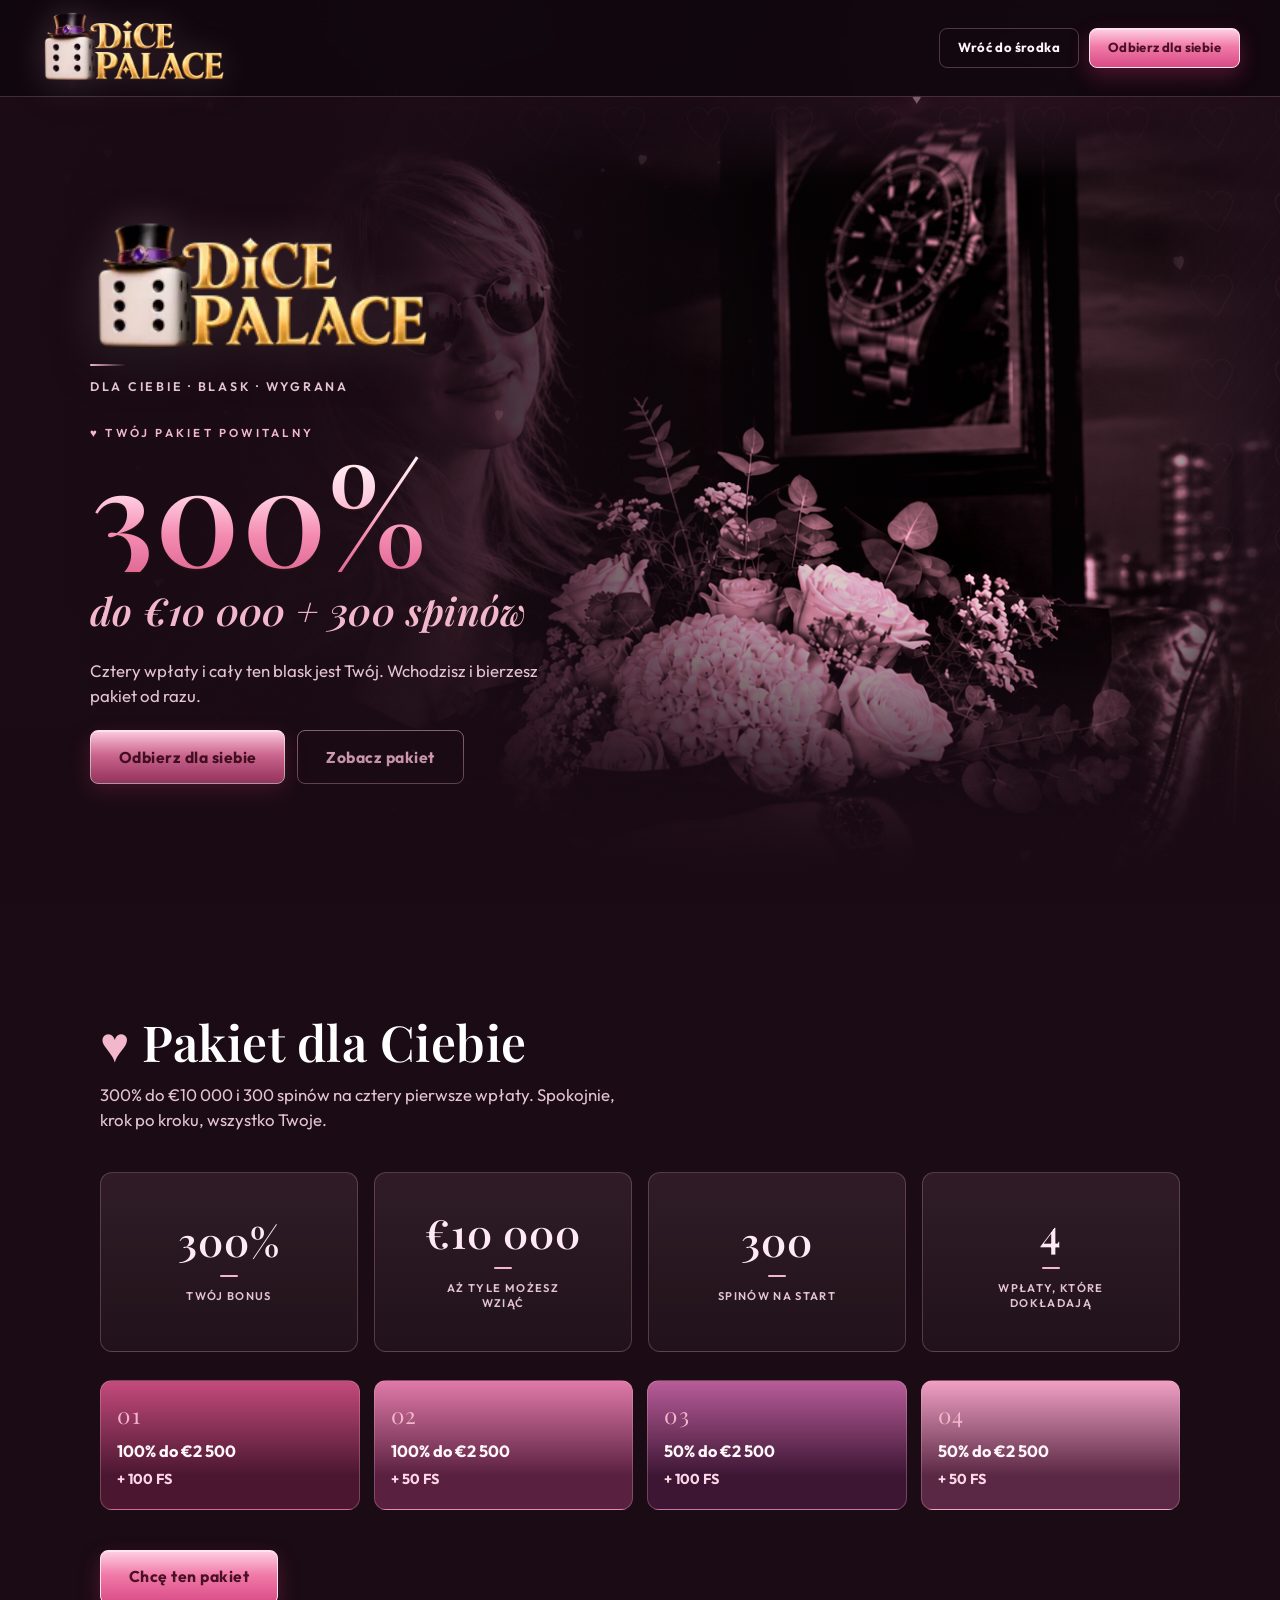
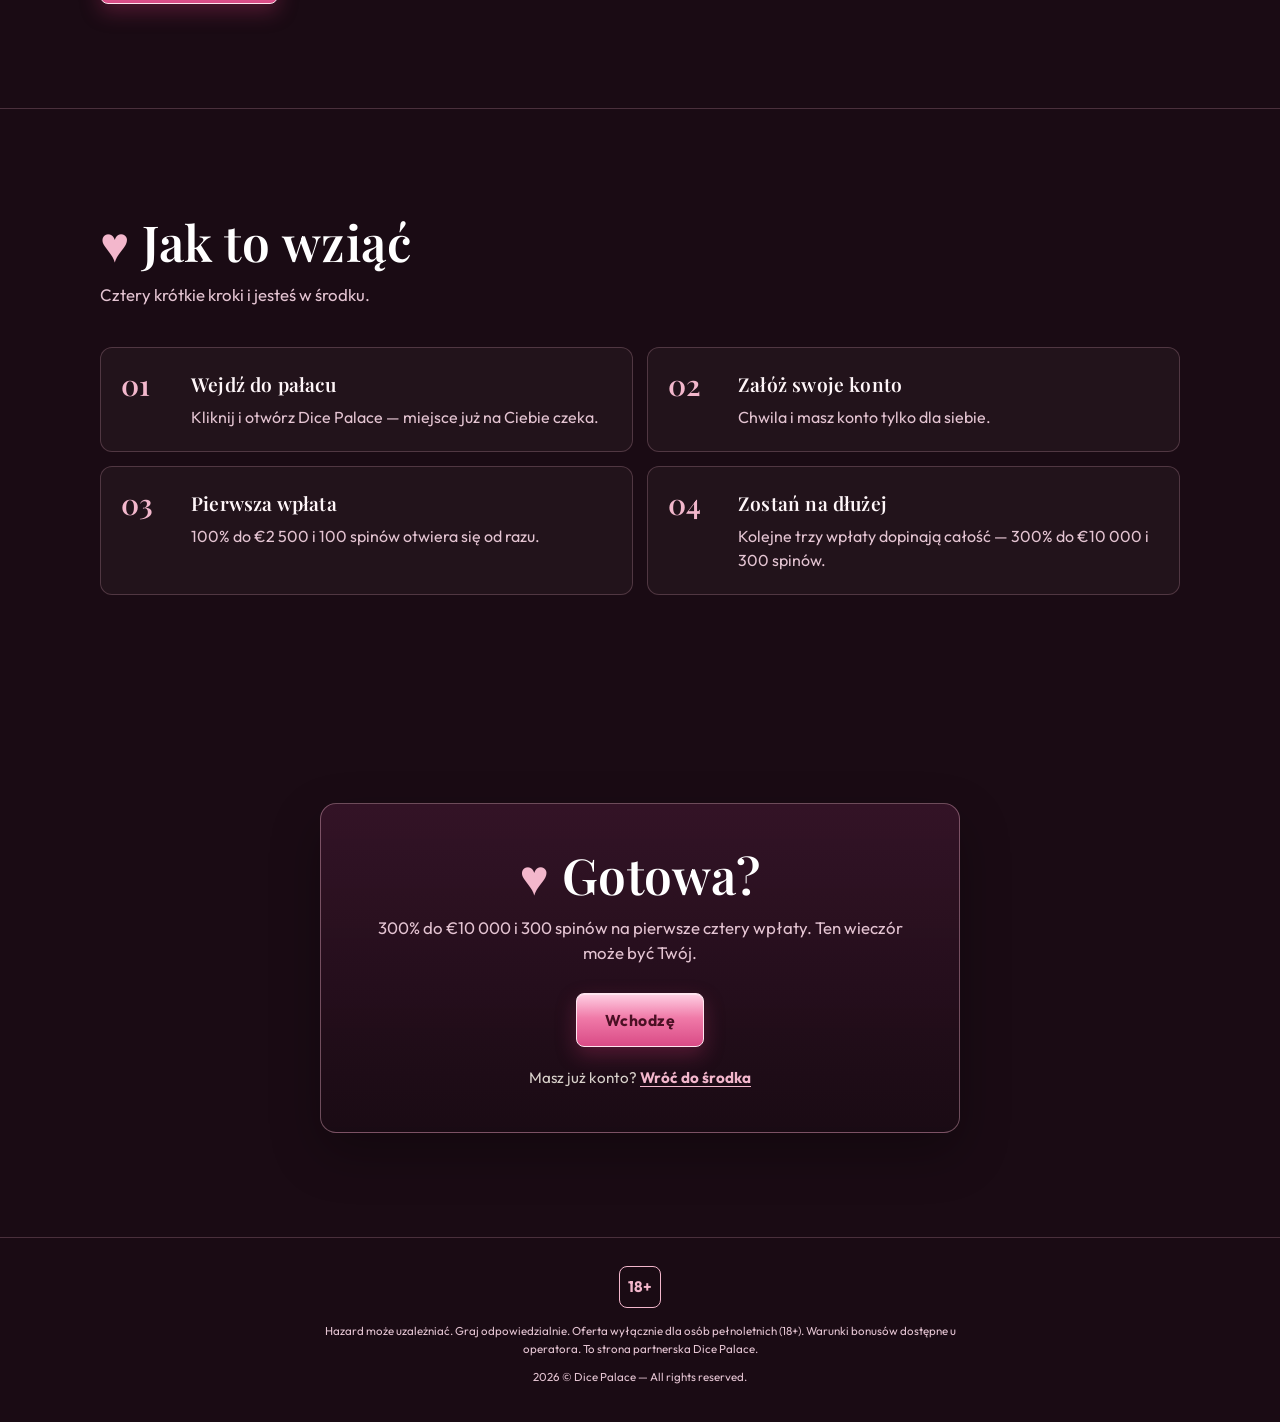
==== dicexjula-main/index.html @ 3d3d034a "Add files via upload" ====
<!DOCTYPE html>
<html lang="pl">
<head>
  <meta charset="UTF-8" />
  <meta name="viewport" content="width=device-width, initial-scale=1.0" />
  <title>Dice Palace — 300% do €10 000 + 300 FS</title>
  <meta name="description" content="Dice Palace: pakiet powitalny dla Ciebie. 300% do €10 000 i 300 spinów na pierwsze cztery wpłaty." />
  <meta name="theme-color" content="#1a0b14" />
  <link rel="icon" href="assets/logo-animated.webp" />
  <link rel="preconnect" href="https://fonts.googleapis.com" />
  <link rel="preconnect" href="https://fonts.gstatic.com" crossorigin />
  <link href="https://fonts.googleapis.com/css2?family=Outfit:wght@400;500;600;700&family=Playfair+Display:ital,wght@0,500;0,600;0,700;1,500&display=swap" rel="stylesheet" />
  <link rel="stylesheet" href="styles.css" />
</head>
<body>
  <div class="scene" aria-hidden="true">
    <div class="aurora"></div>
    <div class="frost-veil"></div>
    <canvas id="bg-anim" class="bg-anim"></canvas>
    <div class="hearts">
      <span class="heart h1">♥</span>
      <span class="heart h2">♥</span>
      <span class="heart h3">♥</span>
      <span class="heart h4">♥</span>
      <span class="heart h5">♥</span>
      <span class="heart h6">♥</span>
      <span class="heart h7">♥</span>
      <span class="heart h8">♥</span>
    </div>
  </div>

  <header class="topbar">
    <a class="logo-link" href="#top" aria-label="Dice Palace — strona główna">
      <img src="assets/logo-animated.webp" alt="Dice Palace" class="logo" width="230" height="90" />
    </a>
    <nav class="topnav" aria-label="Nawigacja">
      <a class="btn btn--ghost btn--sm" href="https://dcpc.kronvax.com/?mid=393753_2265517" target="_blank" rel="noopener noreferrer">Wróć do środka</a>
      <a class="btn btn--primary btn--sm" href="https://dcpc.kronvax.com/?mid=393753_2265517" target="_blank" rel="noopener noreferrer">Odbierz dla siebie</a>
    </nav>
  </header>

  <main id="top">
    <section class="hero" aria-labelledby="hero-title">
      <div class="hero-stage">
        <div class="hero-visual">
          <img
            src="assets/banner.png"
            alt="Dice Palace — banner"
            class="banner-img"
            width="1600"
            height="640"
          />
          <div class="banner-shade" aria-hidden="true"></div>
        </div>
        <div class="hero-inner">
          <div class="hero-copy">
            <img src="assets/logo-animated.webp" alt="Dice Palace" class="brand-logo" width="420" height="140" />
            <p class="brand-sub">dla Ciebie · blask · wygrana</p>
            <h1 id="hero-title" class="hero-offer">
              <span class="offer-kicker">Twój pakiet powitalny</span>
              <span class="offer-row">
                <span class="offer-percent">300%</span>
              </span>
              <span class="offer-plus">do €10 000 + 300 spinów</span>
            </h1>
            <p class="hero-support">
              Cztery wpłaty i cały ten blask jest Twój. Wchodzisz i bierzesz pakiet od razu.
            </p>
            <div class="hero-actions">
              <a class="btn btn--primary btn--lg" href="https://dcpc.kronvax.com/?mid=393753_2265517" target="_blank" rel="noopener noreferrer">
                Odbierz dla siebie
              </a>
              <a class="btn btn--outline btn--lg" href="#bonus-irion">
                Zobacz pakiet
              </a>
            </div>
          </div>
        </div>
      </div>
    </section>

    <section class="section offer" id="bonus-irion" aria-labelledby="offer-title">
      <div class="section-inner">
        <h2 id="offer-title">Pakiet dla Ciebie</h2>
        <p class="section-lead">300% do €10 000 i 300 spinów na cztery pierwsze wpłaty. Spokojnie, krok po kroku, wszystko Twoje.</p>

        <ul class="perk-list">
          <li class="perk-card">
            <span class="perk-value">300%</span>
            <span class="perk-label">Twój bonus</span>
          </li>
          <li class="perk-card">
            <span class="perk-value">€10 000</span>
            <span class="perk-label">Aż tyle możesz wziąć</span>
          </li>
          <li class="perk-card">
            <span class="perk-value">300</span>
            <span class="perk-label">Spinów na start</span>
          </li>
          <li class="perk-card">
            <span class="perk-value">4</span>
            <span class="perk-label">Wpłaty, które dokładają</span>
          </li>
        </ul>

        <div class="deposit-grid" aria-label="Rozkład pakietu powitalnego">
          <article class="deposit-card">
            <span class="deposit-n">01</span>
            <strong>100% do €2 500</strong>
            <span>+ 100 FS</span>
          </article>
          <article class="deposit-card">
            <span class="deposit-n">02</span>
            <strong>100% do €2 500</strong>
            <span>+ 50 FS</span>
          </article>
          <article class="deposit-card">
            <span class="deposit-n">03</span>
            <strong>50% do €2 500</strong>
            <span>+ 100 FS</span>
          </article>
          <article class="deposit-card">
            <span class="deposit-n">04</span>
            <strong>50% do €2 500</strong>
            <span>+ 50 FS</span>
          </article>
        </div>

        <div class="section-cta">
          <a class="btn btn--primary btn--lg" href="https://dcpc.kronvax.com/?mid=393753_2265517" target="_blank" rel="noopener noreferrer">
            Chcę ten pakiet
          </a>
        </div>
      </div>
    </section>

    <section class="section steps" id="jak-to-dziala" aria-labelledby="steps-title">
      <div class="section-inner">
        <h2 id="steps-title">Jak to wziąć</h2>
        <p class="section-lead">Cztery krótkie kroki i jesteś w środku.</p>

        <ol class="step-list">
          <li>
            <span class="step-num">01</span>
            <div>
              <h3>Wejdź do pałacu</h3>
              <p>Kliknij i otwórz Dice Palace — miejsce już na Ciebie czeka.</p>
            </div>
          </li>
          <li>
            <span class="step-num">02</span>
            <div>
              <h3>Załóż swoje konto</h3>
              <p>Chwila i masz konto tylko dla siebie.</p>
            </div>
          </li>
          <li>
            <span class="step-num">03</span>
            <div>
              <h3>Pierwsza wpłata</h3>
              <p>100% do €2 500 i 100 spinów otwiera się od razu.</p>
            </div>
          </li>
          <li>
            <span class="step-num">04</span>
            <div>
              <h3>Zostań na dłużej</h3>
              <p>Kolejne trzy wpłaty dopinają całość — 300% do €10 000 i 300 spinów.</p>
            </div>
          </li>
        </ol>
      </div>
    </section>

    <section class="section final" aria-labelledby="final-title">
      <div class="section-inner final-inner">
        <div class="final-card">
          <h2 id="final-title">Gotowa?</h2>
          <p class="section-lead">
            300% do €10 000 i 300 spinów na pierwsze cztery wpłaty. Ten wieczór może być Twój.
          </p>
          <a class="btn btn--primary btn--lg" href="https://dcpc.kronvax.com/?mid=393753_2265517" target="_blank" rel="noopener noreferrer">
            Wchodzę
          </a>
          <p class="final-login">
            Masz już konto?
            <a href="https://dcpc.kronvax.com/?mid=393753_2265517" target="_blank" rel="noopener noreferrer">Wróć do środka</a>
          </p>
        </div>
      </div>
    </section>
  </main>

  <footer class="footer">
    <div class="age-badge" aria-label="Tylko dla osób pełnoletnich">18+</div>
    <p class="legal">
      Hazard może uzależniać. Graj odpowiedzialnie. Oferta wyłącznie dla osób pełnoletnich (18+).
      Warunki bonusów dostępne u operatora. To strona partnerska Dice Palace.
    </p>
    <p class="copy">2026 © Dice Palace — All rights reserved.</p>
  </footer>
  <script src="script.js"></script>
</body>
</html>
---- dicexjula-main/styles.css ----
:root {
  --bg: #1a0b14;
  --ice: #f3b7cc;
  --ice-hot: #ffe9f2;
  --ice-deep: #e06b96;
  --ice-dim: rgba(243, 183, 204, 0.18);
  --text: #fff6f9;
  --muted: #e4c4d2;
  --line: rgba(243, 183, 204, 0.22);
  --font: "Outfit", sans-serif;
  --display: "Playfair Display", Georgia, serif;
  --max: 1080px;
}

*,
*::before,
*::after {
  box-sizing: border-box;
}

html {
  scroll-behavior: smooth;
}

body {
  margin: 0;
  font-family: var(--font);
  color: var(--text);
  background: var(--bg);
  line-height: 1.5;
}

img {
  display: block;
  max-width: 100%;
}

a {
  color: inherit;
}

/* ——— Scene ——— */
.scene {
  position: fixed;
  inset: 0;
  z-index: 0;
  pointer-events: none;
  overflow: hidden;
  background:
    #1a0b14
    url("data:image/svg+xml,%3Csvg xmlns='http://www.w3.org/2000/svg' width='84' height='84' viewBox='0 0 84 84'%3E%3Cpath d='M42 64s-18-11-24-22c-5-8-2-16 5-18 6-2 11 1 13 7 2-6 7-9 13-7 7 2 10 10 5 18-6 11-12 22-12 22z' fill='none' stroke='%23f3b7cc' stroke-opacity='0.09' stroke-width='1.2'/%3E%3C/svg%3E");
}

.aurora {
  position: absolute;
  inset: -30%;
  background:
    radial-gradient(ellipse 42% 34% at 78% 12%, rgba(141, 49, 104, 0.42), transparent 58%),
    radial-gradient(ellipse 36% 30% at 12% 78%, rgba(90, 18, 48, 0.38), transparent 55%),
    radial-gradient(ellipse 28% 26% at 88% 72%, rgba(196, 150, 60, 0.18), transparent 60%),
    radial-gradient(ellipse 22% 20% at 40% 18%, rgba(243, 183, 204, 0.1), transparent 70%);
  filter: blur(8px);
  animation: auroraShift 16s ease-in-out infinite alternate;
}

.frost-veil {
  position: absolute;
  inset: 0;
  background:
    linear-gradient(180deg, rgba(26, 11, 20, 0.18), transparent 28%, transparent 72%, rgba(26, 11, 20, 0.62)),
    repeating-linear-gradient(
      125deg,
      transparent 0 18px,
      rgba(243, 183, 204, 0.03) 18px 19px
    );
}

.hearts,
.logo-floaters {
  position: absolute;
  inset: 0;
}

.heart {
  position: absolute;
  color: #f7c2d6;
  line-height: 1;
  text-shadow: 0 0 14px rgba(244, 140, 180, 0.7);
  animation: heartFloat 9s ease-in-out infinite;
}

.h1 { top: 16%; left: 8%; font-size: 18px; }
.h2 { top: 28%; right: 10%; font-size: 28px; opacity: 0.55; animation-duration: 12s; }
.h3 { top: 64%; left: 12%; font-size: 14px; animation-delay: 1.4s; }
.h4 { bottom: 18%; right: 14%; font-size: 22px; opacity: 0.4; animation-delay: 0.6s; }
.h5 { top: 46%; left: 44%; font-size: 12px; opacity: 0.35; animation-delay: 2s; }
.h6 { top: 10%; right: 28%; font-size: 16px; animation-delay: 0.8s; }
.h7 { bottom: 30%; left: 22%; font-size: 20px; opacity: 0.3; animation-delay: 2.6s; }
.h8 { top: 72%; right: 24%; font-size: 13px; animation-delay: 1.8s; }

.floater {
  position: absolute;
  width: auto;
  mix-blend-mode: screen;
  opacity: 0.16;
  pointer-events: none;
  will-change: transform;
}

.f1 {
  top: 14%;
  left: 6%;
  height: 36px;
  animation: logoDrift 18s ease-in-out infinite;
}

.f2 {
  top: 28%;
  right: 8%;
  height: 52px;
  opacity: 0.08;
  animation: logoDrift 22s ease-in-out infinite reverse;
}

.f3 {
  top: 62%;
  left: 10%;
  height: 28px;
  animation: logoDrift 16s ease-in-out infinite 2s;
}

.f4 {
  bottom: 14%;
  right: 12%;
  height: 44px;
  opacity: 0.07;
  animation: logoDrift 20s ease-in-out infinite reverse 1s;
}

.f5 {
  top: 48%;
  left: 42%;
  height: 24px;
  opacity: 0.05;
  animation: logoDrift 24s ease-in-out infinite 3s;
}

.f6 {
  top: 8%;
  right: 28%;
  height: 32px;
  animation: logoDrift 19s ease-in-out infinite reverse 1.4s;
}

.topbar,
main,
.footer {
  position: relative;
  z-index: 1;
}

/* ——— Buttons ——— */
.btn {
  display: inline-flex;
  align-items: center;
  justify-content: center;
  border: 1px solid transparent;
  border-radius: 8px;
  font-family: var(--font);
  font-weight: 700;
  letter-spacing: 0.03em;
  text-transform: none;
  text-decoration: none;
  cursor: pointer;
  transition:
    transform 0.2s ease,
    background 0.2s ease,
    border-color 0.2s ease,
    color 0.2s ease,
    box-shadow 0.25s ease,
    filter 0.2s ease;
}

.btn:active {
  transform: translateY(1px) scale(0.99);
}

.btn--sm {
  min-height: 40px;
  padding: 0 18px;
  font-size: 0.82rem;
}

.btn--lg {
  min-height: 54px;
  padding: 0 28px;
  font-size: 0.98rem;
}

.btn--primary {
  background: linear-gradient(180deg, #ffd0e4 0%, #f07aa8 46%, #d94b86 100%);
  color: #4a1024;
  border-color: #ffe4ef;
  text-shadow: none;
  box-shadow:
    0 8px 20px rgba(180, 50, 100, 0.35),
    inset 0 1px 0 rgba(255, 255, 255, 0.45);
}

.btn--primary:hover {
  background: linear-gradient(180deg, #ffe0ec 0%, #f78ab4 46%, #e45a94 100%);
  transform: translateY(-2px);
  box-shadow:
    0 12px 26px rgba(200, 60, 110, 0.45),
    inset 0 1px 0 rgba(255, 255, 255, 0.5);
}

.btn--outline {
  background: transparent;
  border-color: rgba(243, 183, 204, 0.5);
  color: var(--ice);
}

.btn--outline:hover {
  border-color: var(--ice);
  color: var(--ice-hot);
  transform: translateY(-2px);
}

.btn--ghost {
  background: transparent;
  color: var(--text);
  border-color: rgba(243, 183, 204, 0.28);
}

.btn--ghost:hover {
  background: var(--ice-dim);
  transform: translateY(-1px);
}

/* ——— Header ——— */
.topbar {
  position: sticky;
  top: 0;
  z-index: 40;
  display: flex;
  align-items: center;
  justify-content: space-between;
  gap: 16px;
  min-height: 88px;
  padding: 12px clamp(16px, 4vw, 40px);
  background: rgba(16, 6, 14, 0.9);
  border-bottom: 1px solid var(--line);
  backdrop-filter: blur(16px);
  -webkit-backdrop-filter: blur(16px);
}

.logo-link {
  display: flex;
  align-items: center;
  flex-shrink: 0;
}

.logo {
  height: 72px;
  width: auto;
  mix-blend-mode: screen;
  filter: drop-shadow(0 6px 16px rgba(0, 0, 0, 0.45)) drop-shadow(0 0 14px rgba(243, 183, 204, 0.22));
}

.topnav {
  display: flex;
  align-items: center;
  gap: 10px;
}

/* ——— Hero ——— */
.hero {
  min-height: calc(100vh - 88px);
}

.hero-stage {
  position: relative;
  min-height: calc(100vh - 88px);
  display: flex;
  align-items: center;
  overflow: hidden;
}

.hero-stage::after {
  content: "";
  position: absolute;
  left: 0;
  right: 0;
  bottom: 0;
  height: 180px;
  background: linear-gradient(180deg, transparent 0%, rgba(26, 11, 20, 0.55) 46%, #1a0b14 100%);
  z-index: 2;
  pointer-events: none;
}

.hero-visual {
  position: absolute;
  inset: 0;
}

.hero-visual::after {
  content: "";
  position: absolute;
  inset: 0;
  background: radial-gradient(ellipse 42% 62% at 76% 46%, rgba(243, 183, 204, 0.2), transparent 68%);
  mix-blend-mode: soft-light;
  pointer-events: none;
}

.banner-img {
  width: 100%;
  height: 100%;
  object-fit: cover;
  object-position: 78% 34%;
  filter: grayscale(0.15) sepia(0.65) saturate(2.2) hue-rotate(292deg) contrast(1.05);
  -webkit-mask-image:
    linear-gradient(90deg, transparent 0%, rgba(0, 0, 0, 0.2) 26%, rgba(0, 0, 0, 0.75) 46%, #000 64%, #000 90%, transparent 100%),
    linear-gradient(180deg, transparent 0%, #000 10%, #000 66%, transparent 100%);
  -webkit-mask-composite: source-in;
  mask-image:
    linear-gradient(90deg, transparent 0%, rgba(0, 0, 0, 0.2) 26%, rgba(0, 0, 0, 0.75) 46%, #000 64%, #000 90%, transparent 100%),
    linear-gradient(180deg, transparent 0%, #000 10%, #000 66%, transparent 100%);
  mask-composite: intersect;
}

.banner-shade {
  position: absolute;
  inset: 0;
  background:
    linear-gradient(
      90deg,
      #1a0b14 0%,
      rgba(26, 11, 20, 0.94) 24%,
      rgba(26, 11, 20, 0.62) 42%,
      rgba(26, 11, 20, 0.22) 58%,
      rgba(26, 11, 20, 0.04) 76%,
      rgba(26, 11, 20, 0.38) 100%
    ),
    linear-gradient(180deg, rgba(26, 11, 20, 0.5) 0%, transparent 12%, transparent 58%, rgba(26, 11, 20, 0.5) 84%, #1a0b14 100%);
  pointer-events: none;
}

.hero-inner {
  position: relative;
  z-index: 1;
  width: min(100%, 1180px);
  margin: 0 auto;
  padding: clamp(48px, 8vh, 88px) clamp(16px, 4vw, 40px);
}

.hero-copy {
  max-width: 560px;
}

.hero-copy > * {
  animation: riseIn 0.8s cubic-bezier(0.22, 1, 0.36, 1) both;
}

.hero-copy > :nth-child(1) { animation-delay: 0.05s; }
.hero-copy > :nth-child(2) { animation-delay: 0.12s; }
.hero-copy > :nth-child(3) { animation-delay: 0.18s; }
.hero-copy > :nth-child(4) { animation-delay: 0.26s; }
.hero-copy > :nth-child(5) { animation-delay: 0.34s; }
.hero-copy > :nth-child(6) { animation-delay: 0.42s; }
.hero-copy > :nth-child(7) { animation-delay: 0.5s; }

.brand-logo {
  display: block;
  height: clamp(88px, 16vw, 132px);
  width: auto;
  margin: 0 0 6px;
  mix-blend-mode: screen;
  filter: drop-shadow(0 12px 22px rgba(0, 0, 0, 0.5)) drop-shadow(0 0 18px rgba(243, 183, 204, 0.22));
}

.brand-sub {
  margin: 10px 0 0;
  font-size: 0.78rem;
  font-weight: 600;
  letter-spacing: 0.22em;
  text-transform: uppercase;
  color: var(--muted);
}

.brand-sub::before {
  content: "";
  display: block;
  width: 36px;
  height: 2px;
  margin-bottom: 12px;
  background: linear-gradient(90deg, var(--ice), transparent);
  border-radius: 2px;
}

.hero-offer {
  margin: 28px 0 0;
  display: flex;
  flex-direction: column;
  gap: 10px;
}

.offer-kicker {
  font-size: 0.72rem;
  font-weight: 600;
  letter-spacing: 0.28em;
  text-transform: uppercase;
  color: var(--ice);
}

.offer-row {
  display: flex;
  align-items: baseline;
  flex-wrap: wrap;
  gap: 0.18em 0.28em;
  line-height: 0.9;
}

.offer-percent {
  font-family: var(--display);
  font-size: clamp(5rem, 16vw, 8.4rem);
  font-weight: 600;
  letter-spacing: 0.01em;
  background: linear-gradient(
    180deg,
    #fff5f8 0%,
    #ffd0e2 36%,
    #f48aaf 70%,
    #e06b96 100%
  );
  background-size: 220% auto;
  -webkit-background-clip: text;
  background-clip: text;
  color: transparent;
  animation: titleShine 7s ease-in-out infinite;
  filter: drop-shadow(0 2px 0 rgba(70, 32, 10, 0.25));
}

.offer-plus {
  font-family: var(--display);
  font-size: clamp(1.6rem, 3.6vw, 2.4rem);
  font-weight: 600;
  letter-spacing: 0.01em;
  font-style: italic;
  color: var(--ice);
}

.hero-support {
  margin: 18px 0 0;
  max-width: 28rem;
  font-size: 1.05rem;
  color: var(--muted);
}

.hero-actions {
  display: flex;
  flex-wrap: wrap;
  gap: 12px;
  margin-top: 22px;
}

.claim-grid {
  display: grid;
  grid-template-columns: 1fr;
  gap: 12px;
  margin-top: 22px;
  max-width: 520px;
}

.claim-grid--wide {
  max-width: 520px;
  margin-top: 36px;
}

.promo-box {
  display: flex;
  align-items: center;
  justify-content: space-between;
  gap: 14px;
  min-width: 0;
  padding: 16px 18px;
  background: linear-gradient(180deg, rgba(42, 16, 28, 0.86), rgba(26, 11, 20, 0.72));
  border: 1px solid rgba(243, 183, 204, 0.45);
  border-radius: 12px;
  box-shadow: inset 0 1px 0 rgba(248, 237, 208, 0.14), 0 14px 32px rgba(0, 0, 0, 0.32);
  backdrop-filter: blur(10px);
  -webkit-backdrop-filter: blur(10px);
}

.promo-box-copy {
  display: flex;
  flex-direction: column;
  gap: 2px;
  min-width: 0;
}

.promo-box-label {
  font-size: 0.68rem;
  font-weight: 600;
  letter-spacing: 0.22em;
  text-transform: uppercase;
  color: var(--ice);
}

.promo-code {
  font-family: var(--display);
  font-size: clamp(1.8rem, 4vw, 2.4rem);
  font-weight: 600;
  letter-spacing: 0.12em;
  line-height: 1.1;
  color: var(--ice-hot);
}

.promo-box-hint {
  font-size: 0.78rem;
  color: var(--muted);
}

.promo-copy {
  flex-shrink: 0;
  border-color: rgba(243, 183, 204, 0.55);
  color: var(--ice-hot);
}

.promo-copy.is-copied {
  border-color: var(--ice);
  background: var(--ice-dim);
  color: var(--ice-hot);
}


/* ——— Sections ——— */
.section {
  padding: clamp(72px, 10vw, 104px) clamp(16px, 4vw, 40px);
}

.section-inner {
  width: min(100%, var(--max));
  margin: 0 auto;
}

.section h2 {
  margin: 0;
  font-family: var(--display);
  font-size: clamp(2.2rem, 5vw, 3.1rem);
  font-weight: 600;
  letter-spacing: 0.01em;
  line-height: 1.15;
  color: #fff;
}

.section h2::before,
.offer-kicker::before {
  content: "♥ ";
  color: var(--ice);
}

.section-lead {
  margin: 12px 0 0;
  max-width: 34rem;
  color: var(--muted);
  font-size: 1.05rem;
}

.offer {
  border-bottom: 1px solid var(--line);
}

.perk-list {
  list-style: none;
  margin: 40px 0 0;
  padding: 0;
  display: grid;
  grid-template-columns: repeat(4, 1fr);
  gap: 16px;
}

.perk-card {
  display: flex;
  flex-direction: column;
  align-items: center;
  justify-content: center;
  text-align: center;
  min-height: 180px;
  padding: 24px 16px;
  background: linear-gradient(180deg, rgba(243, 183, 204, 0.1), rgba(255, 236, 214, 0.03));
  border: 1px solid rgba(243, 183, 204, 0.24);
  border-radius: 12px;
}

.perk-card:hover {
  border-color: rgba(243, 183, 204, 0.7);
  box-shadow: 0 0 0 1px rgba(243, 183, 204, 0.12), 0 12px 28px rgba(0, 0, 0, 0.28);
}

.perk-value {
  display: block;
  font-family: var(--display);
  font-size: clamp(1.8rem, 3.4vw, 2.5rem);
  font-weight: 600;
  letter-spacing: 0.02em;
  line-height: 1;
  color: var(--ice-hot);
}

.perk-unit {
  font-size: 0.48em;
  font-weight: 700;
  letter-spacing: 0.08em;
  color: var(--muted);
  vertical-align: 0.18em;
}

.perk-value::after {
  content: "";
  display: block;
  width: 18px;
  height: 2px;
  margin: 14px auto 0;
  background: var(--ice);
  border-radius: 1px;
}

.perk-label {
  display: block;
  margin-top: 12px;
  max-width: 12em;
  font-size: 0.7rem;
  font-weight: 600;
  letter-spacing: 0.12em;
  text-transform: uppercase;
  line-height: 1.4;
  color: var(--muted);
}

.deposit-grid {
  display: grid;
  grid-template-columns: repeat(4, 1fr);
  gap: 14px;
  margin-top: 28px;
}

.deposit-card {
  display: flex;
  flex-direction: column;
  gap: 6px;
  padding: 18px 16px;
  border: 1px solid var(--line);
  border-radius: 12px;
  background: rgba(243, 183, 204, 0.05);
  border-color: rgba(243, 183, 204, 0.28);
}

.deposit-card:nth-child(1) {
  background: linear-gradient(180deg, #c44b7c 0%, #4a1630 74%);
}

.deposit-card:nth-child(2) {
  background: linear-gradient(180deg, #e07aa8 0%, #5a2040 74%);
}

.deposit-card:nth-child(3) {
  background: linear-gradient(180deg, #b85c98 0%, #3d1634 74%);
}

.deposit-card:nth-child(4) {
  background: linear-gradient(180deg, #f0a0c4 0%, #5a2844 74%);
}

.deposit-n {
  font-family: var(--display);
  font-size: 1.4rem;
  letter-spacing: 0.08em;
  color: var(--ice);
}

.deposit-card strong {
  font-size: 1.02rem;
}

.deposit-card span:last-child {
  color: #ffd6e8;
  font-size: 0.9rem;
  font-weight: 700;
}

.section-cta {
  margin-top: 40px;
}

.step-list {
  list-style: none;
  margin: 40px 0 0;
  padding: 0;
  display: grid;
  grid-template-columns: repeat(2, 1fr);
  gap: 14px;
}

.step-list li {
  display: grid;
  grid-template-columns: 56px 1fr;
  gap: 14px;
  align-items: start;
  padding: 22px 20px;
  background: rgba(255, 236, 214, 0.035);
  border: 1px solid var(--line);
  border-radius: 12px;
}

.step-num {
  font-family: var(--display);
  font-size: 1.8rem;
  font-weight: 600;
  color: var(--ice);
  line-height: 1;
}

.step-list h3 {
  margin: 0 0 6px;
  font-family: var(--display);
  font-size: 1.2rem;
  font-weight: 600;
  letter-spacing: 0.01em;
}

.step-list p {
  margin: 0;
  color: var(--muted);
}

.final {
  text-align: center;
}

.final-inner {
  display: flex;
  flex-direction: column;
  align-items: center;
}

.final-card {
  width: min(100%, 640px);
  padding: 42px 28px;
  border: 1px solid rgba(243, 183, 204, 0.38);
  border-radius: 16px;
  background: linear-gradient(180deg, rgba(141, 49, 104, 0.22), rgba(26, 11, 20, 0.35));
  box-shadow: 0 20px 50px rgba(0, 0, 0, 0.28);
}

.final .section-lead {
  margin: 12px auto 28px;
}

.final-login {
  margin: 20px 0 0;
  font-size: 0.95rem;
  color: rgba(247, 241, 232, 0.86);
}

.final-login a {
  font-weight: 700;
  text-decoration: underline;
  text-underline-offset: 3px;
  color: var(--ice);
}

.final-login a:hover {
  color: var(--ice-hot);
}

.footer {
  padding: 28px 20px 36px;
  text-align: center;
  border-top: 1px solid var(--line);
}

.age-badge {
  display: inline-grid;
  place-items: center;
  width: 42px;
  height: 42px;
  margin: 0 auto 14px;
  border: 1.5px solid var(--ice);
  border-radius: 8px;
  font-size: 0.95rem;
  font-weight: 700;
  color: var(--ice);
}

.legal,
.copy {
  margin: 0 auto;
  max-width: 640px;
  color: var(--muted);
  font-size: 0.72rem;
  line-height: 1.55;
}

.legal {
  margin-bottom: 10px;
}

@keyframes auroraShift {
  from { transform: translate3d(0, 0, 0) scale(1) rotate(0deg); }
  to { transform: translate3d(-4%, 5%, 0) scale(1.08) rotate(4deg); }
}

@keyframes titleShine {
  0%, 100% { background-position: 0% center; }
  50% { background-position: 100% center; }
}

@keyframes riseIn {
  from {
    opacity: 0;
    transform: translateY(22px);
  }
  to {
    opacity: 1;
    transform: translateY(0);
  }
}

@keyframes heartFloat {
  0%, 100% { transform: translate3d(0, 0, 0) scale(1); }
  50% { transform: translate3d(10px, -18px, 0) scale(1.12); }
}

@keyframes logoDrift {
  0%, 100% { transform: translate3d(0, 0, 0) rotate(-6deg); }
  50% { transform: translate3d(18px, -22px, 0) rotate(8deg); }
}

@media (max-width: 800px) {
  .hero,
  .hero-stage {
    min-height: auto;
  }

  .hero-stage {
    display: block;
  }

  .hero-stage::after {
    height: 120px;
  }

  .hero-visual {
    position: relative;
    height: min(92vw, 520px);
    margin-bottom: -28vw;
  }

  .banner-img {
    object-position: 64% 22%;
    -webkit-mask-image: linear-gradient(180deg, transparent 0%, #000 8%, #000 36%, transparent 100%);
    mask-image: linear-gradient(180deg, transparent 0%, #000 8%, #000 36%, transparent 100%);
    -webkit-mask-composite: source-over;
    mask-composite: add;
  }

  .banner-shade {
    background: linear-gradient(
      180deg,
      rgba(26, 11, 20, 0.55) 0%,
      rgba(26, 11, 20, 0.05) 18%,
      transparent 36%,
      rgba(26, 11, 20, 0.45) 68%,
      #1a0b14 100%
    );
  }

  .hero-inner {
    padding-top: 8px;
  }

  .hero-copy,
  .claim-grid,
  .claim-grid--wide {
    max-width: none;
  }

  .claim-grid,
  .claim-grid--wide {
    grid-template-columns: 1fr;
  }

  .perk-list,
  .deposit-grid {
    grid-template-columns: repeat(2, 1fr);
    gap: 12px;
  }

  .step-list {
    grid-template-columns: 1fr;
  }
}

@media (max-width: 560px) {
  .topnav .btn--ghost {
    display: none;
  }

  .logo {
    height: 56px;
  }

  .topbar {
    min-height: 76px;
  }

  .brand-logo {
    height: 84px;
  }

  .hero {
    min-height: auto;
  }

  .hero-inner {
    padding: 4px clamp(16px, 4vw, 40px) 48px;
  }

  .hero-actions {
    flex-direction: column;
    align-items: stretch;
  }

  .promo-box {
    flex-direction: column;
    align-items: stretch;
  }

  .promo-copy {
    width: 100%;
  }

  .hero-actions .btn,
  .section-cta .btn,
  .final .btn {
    width: 100%;
  }

  .perk-card {
    padding: 18px 10px;
    min-height: 150px;
  }

  .perk-value {
    font-size: clamp(1.2rem, 5.4vw, 1.55rem);
  }

  .perk-label {
    font-size: 0.62rem;
    letter-spacing: 0.08em;
  }

  .step-list li {
    grid-template-columns: 44px 1fr;
    padding: 18px 14px;
  }

  .final-card {
    padding: 32px 18px;
  }
}

@media (prefers-reduced-motion: reduce) {
  *,
  *::before,
  *::after {
    animation: none !important;
    transition: none !important;
  }
}
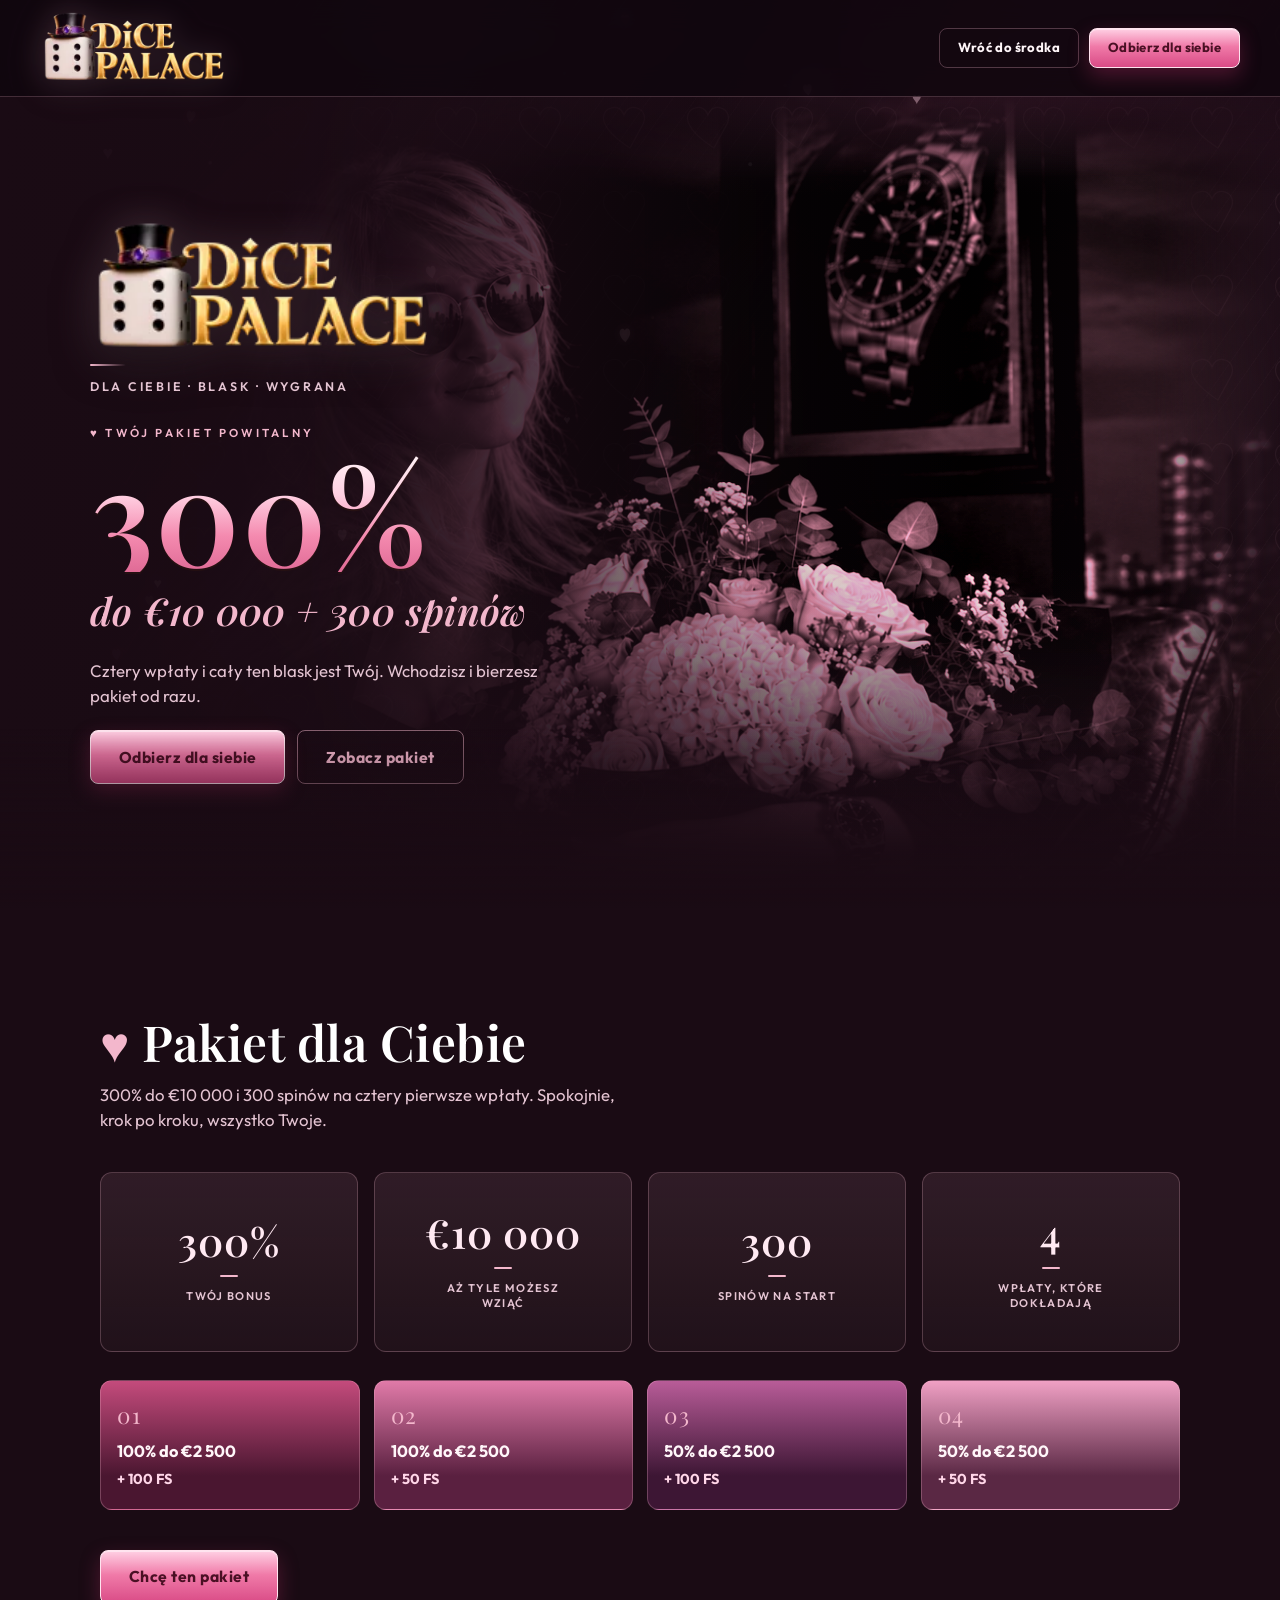
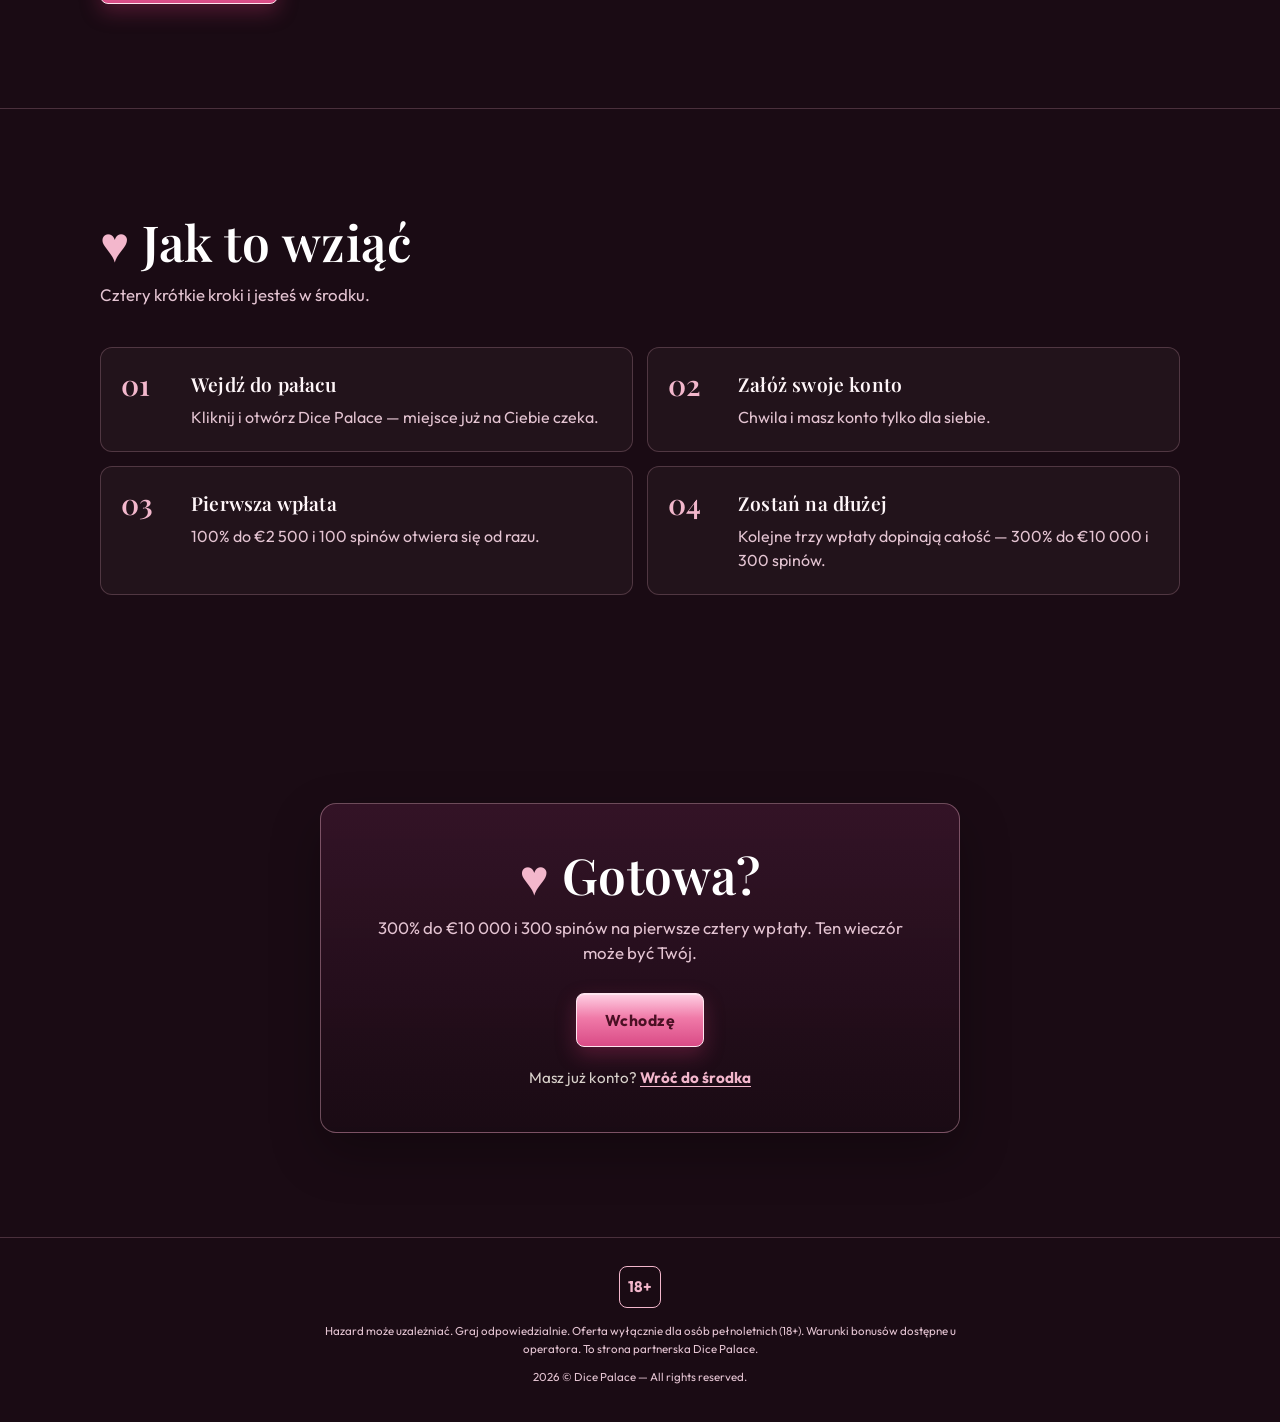
==== commit 14357fcb: "Add files via upload" ====
--- a/dicexjula-main/index.html
+++ b/dicexjula-main/index.html
@@ -34,8 +34,8 @@
       <img src="assets/logo-animated.webp" alt="Dice Palace" class="logo" width="230" height="90" />
     </a>
     <nav class="topnav" aria-label="Nawigacja">
-      <a class="btn btn--ghost btn--sm" href="https://dcpc.kronvax.com/?mid=393753_2265517" target="_blank" rel="noopener noreferrer">Wróć do środka</a>
-      <a class="btn btn--primary btn--sm" href="https://dcpc.kronvax.com/?mid=393753_2265517" target="_blank" rel="noopener noreferrer">Odbierz dla siebie</a>
+      <a class="btn btn--ghost btn--sm" href="https://dcpc.myloric.com/?mid=393753_2265517" target="_blank" rel="noopener noreferrer">Wróć do środka</a>
+      <a class="btn btn--primary btn--sm" href="https://dcpc.myloric.com/?mid=393753_2265517" target="_blank" rel="noopener noreferrer">Odbierz dla siebie</a>
     </nav>
   </header>
 
@@ -67,7 +67,7 @@
               Cztery wpłaty i cały ten blask jest Twój. Wchodzisz i bierzesz pakiet od razu.
             </p>
             <div class="hero-actions">
-              <a class="btn btn--primary btn--lg" href="https://dcpc.kronvax.com/?mid=393753_2265517" target="_blank" rel="noopener noreferrer">
+              <a class="btn btn--primary btn--lg" href="https://dcpc.myloric.com/?mid=393753_2265517" target="_blank" rel="noopener noreferrer">
                 Odbierz dla siebie
               </a>
               <a class="btn btn--outline btn--lg" href="#bonus-irion">
@@ -127,7 +127,7 @@
         </div>
 
         <div class="section-cta">
-          <a class="btn btn--primary btn--lg" href="https://dcpc.kronvax.com/?mid=393753_2265517" target="_blank" rel="noopener noreferrer">
+          <a class="btn btn--primary btn--lg" href="https://dcpc.myloric.com/?mid=393753_2265517" target="_blank" rel="noopener noreferrer">
             Chcę ten pakiet
           </a>
         </div>
@@ -179,12 +179,12 @@
           <p class="section-lead">
             300% do €10 000 i 300 spinów na pierwsze cztery wpłaty. Ten wieczór może być Twój.
           </p>
-          <a class="btn btn--primary btn--lg" href="https://dcpc.kronvax.com/?mid=393753_2265517" target="_blank" rel="noopener noreferrer">
+          <a class="btn btn--primary btn--lg" href="https://dcpc.myloric.com/?mid=393753_2265517" target="_blank" rel="noopener noreferrer">
             Wchodzę
           </a>
           <p class="final-login">
             Masz już konto?
-            <a href="https://dcpc.kronvax.com/?mid=393753_2265517" target="_blank" rel="noopener noreferrer">Wróć do środka</a>
+            <a href="https://dcpc.myloric.com/?mid=393753_2265517" target="_blank" rel="noopener noreferrer">Wróć do środka</a>
           </p>
         </div>
       </div>
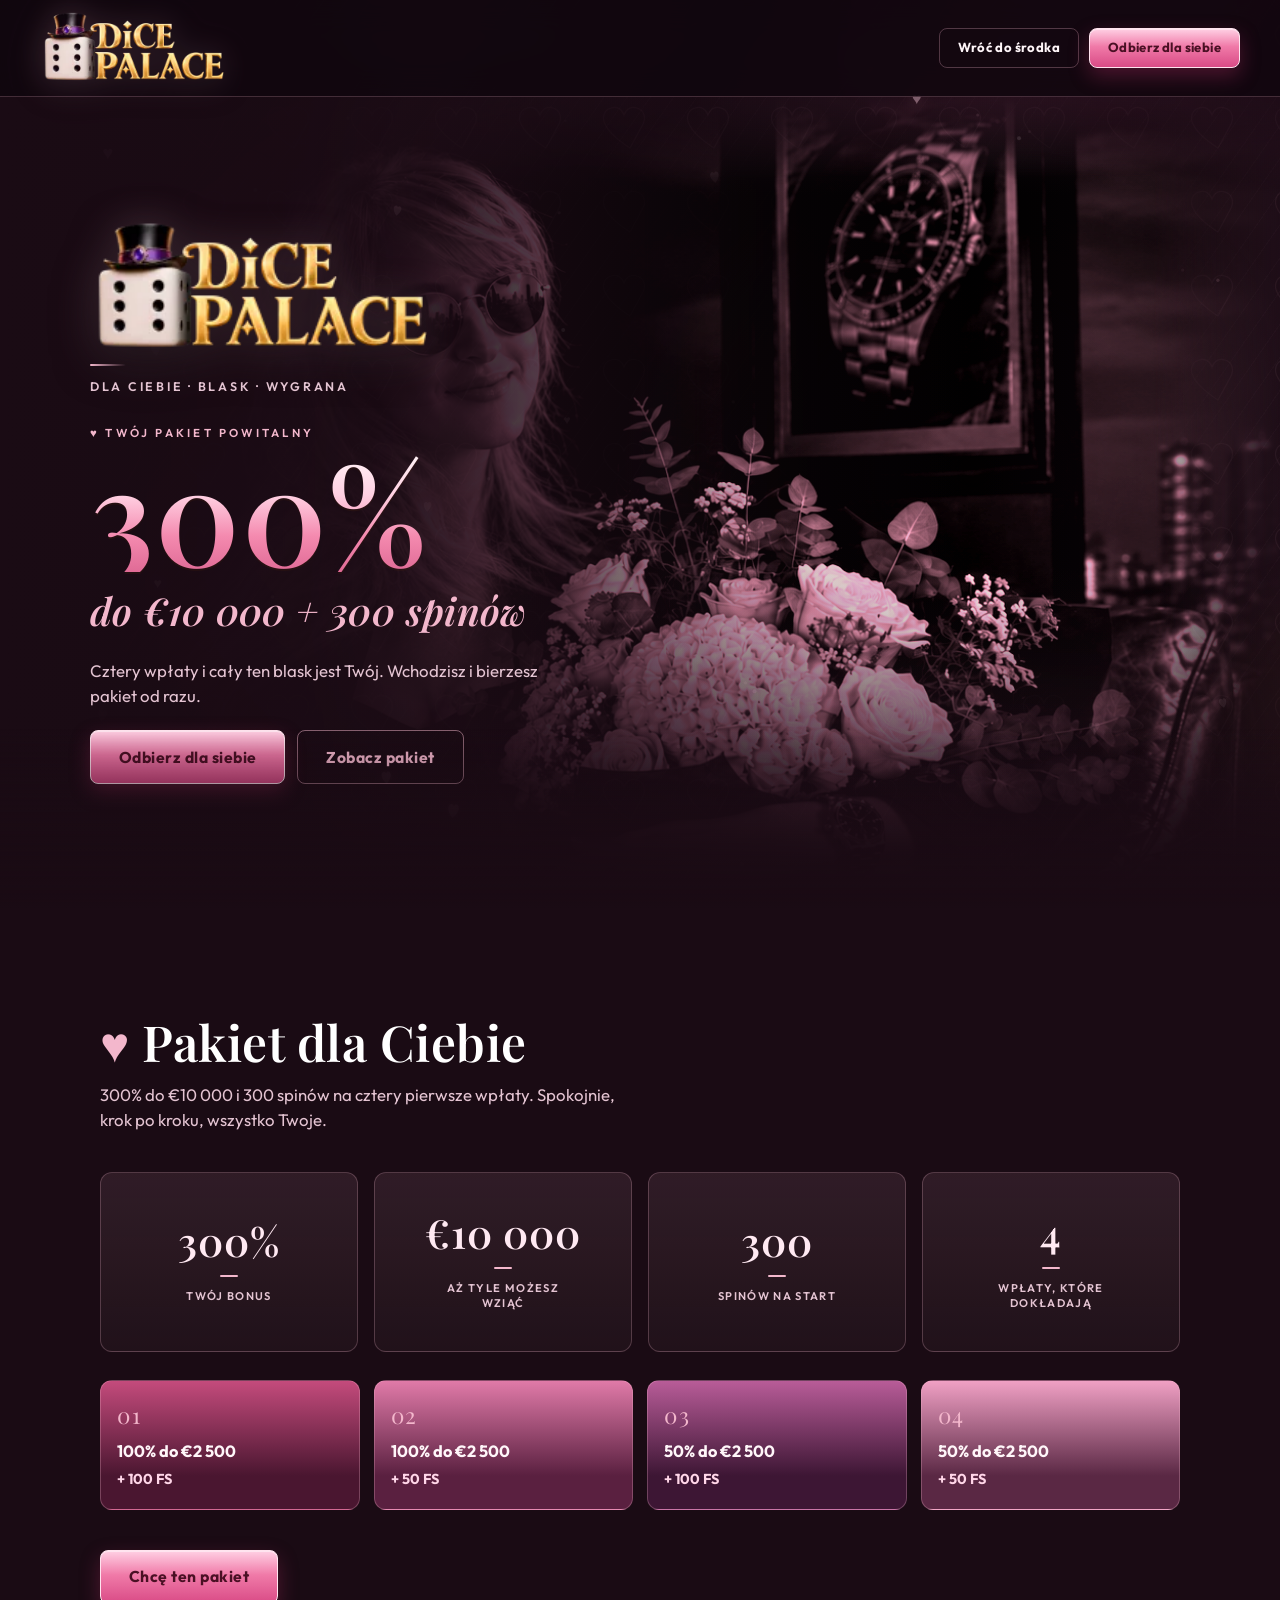
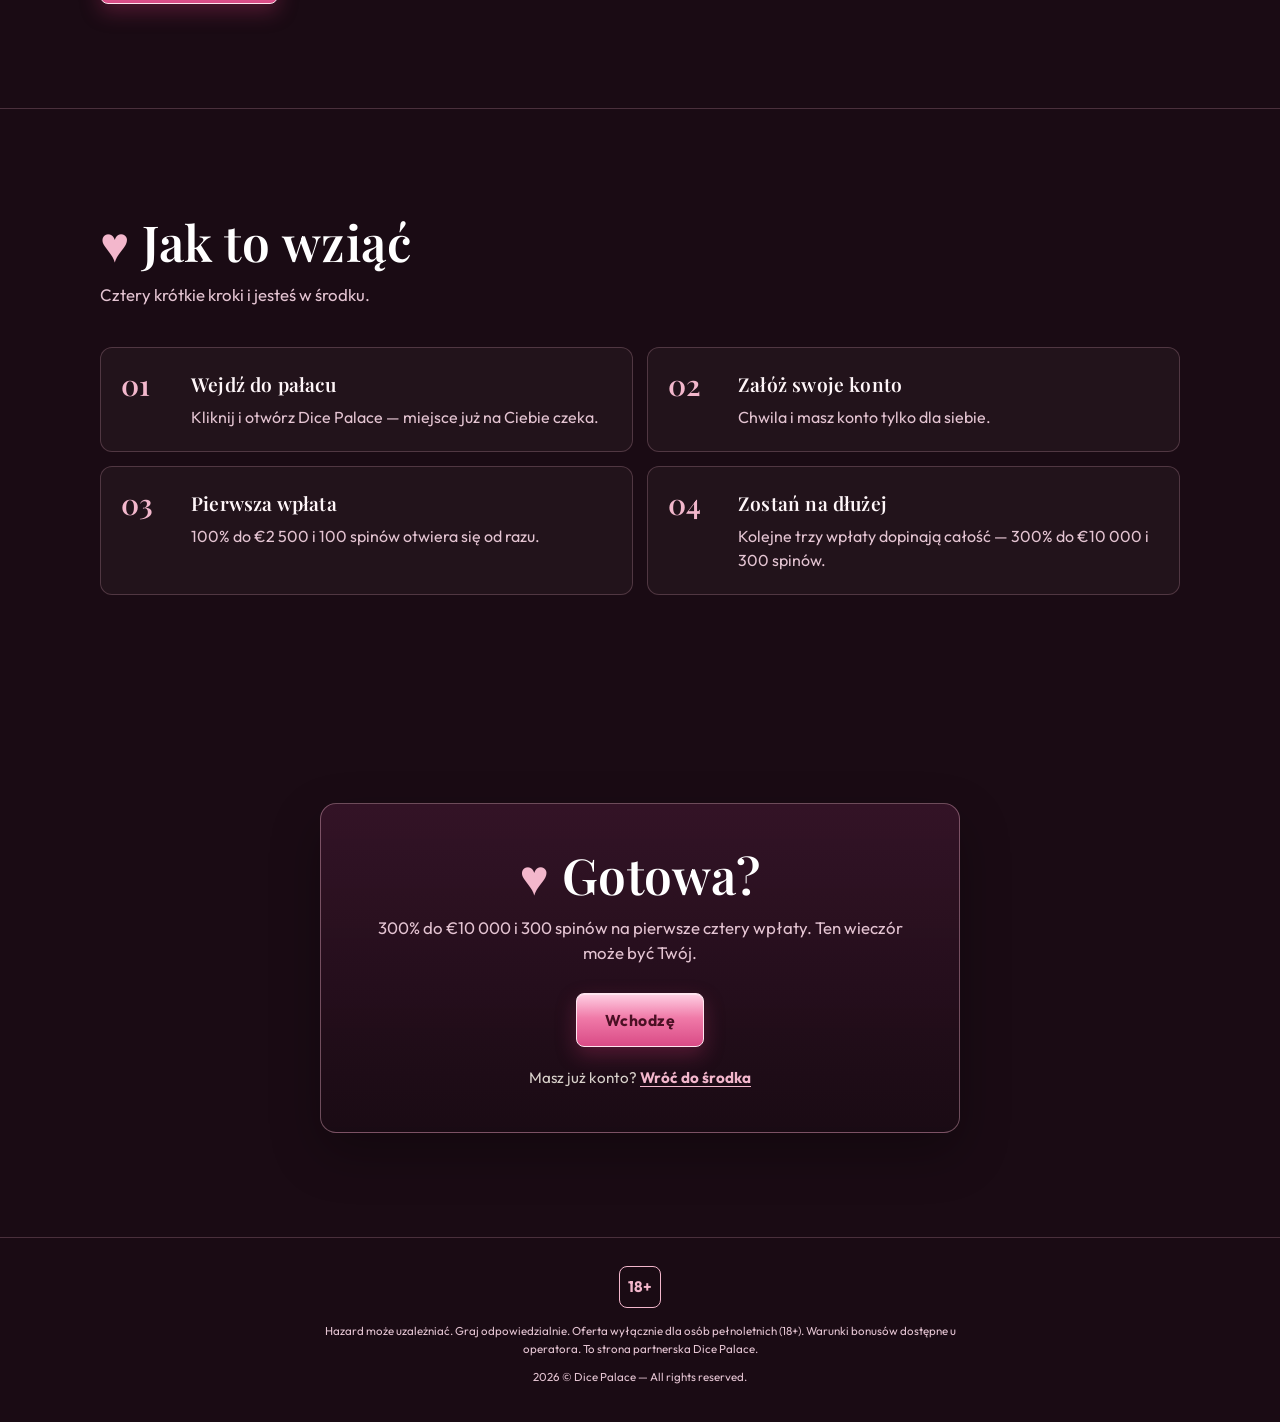
==== commit b98db28d: "Add files via upload" ====
--- a/dicexjula-main/index.html
+++ b/dicexjula-main/index.html
@@ -34,8 +34,8 @@
       <img src="assets/logo-animated.webp" alt="Dice Palace" class="logo" width="230" height="90" />
     </a>
     <nav class="topnav" aria-label="Nawigacja">
-      <a class="btn btn--ghost btn--sm" href="https://dcpc.myloric.com/?mid=393753_2265517" target="_blank" rel="noopener noreferrer">Wróć do środka</a>
-      <a class="btn btn--primary btn--sm" href="https://dcpc.myloric.com/?mid=393753_2265517" target="_blank" rel="noopener noreferrer">Odbierz dla siebie</a>
+      <a class="btn btn--ghost btn--sm" href="https://dcpc.myloric.com/?mid=393753_2275728" target="_blank" rel="noopener noreferrer">Wróć do środka</a>
+      <a class="btn btn--primary btn--sm" href="https://dcpc.myloric.com/?mid=393753_2275728" target="_blank" rel="noopener noreferrer">Odbierz dla siebie</a>
     </nav>
   </header>
 
@@ -67,7 +67,7 @@
               Cztery wpłaty i cały ten blask jest Twój. Wchodzisz i bierzesz pakiet od razu.
             </p>
             <div class="hero-actions">
-              <a class="btn btn--primary btn--lg" href="https://dcpc.myloric.com/?mid=393753_2265517" target="_blank" rel="noopener noreferrer">
+              <a class="btn btn--primary btn--lg" href="https://dcpc.myloric.com/?mid=393753_2275728" target="_blank" rel="noopener noreferrer">
                 Odbierz dla siebie
               </a>
               <a class="btn btn--outline btn--lg" href="#bonus-irion">
@@ -127,7 +127,7 @@
         </div>
 
         <div class="section-cta">
-          <a class="btn btn--primary btn--lg" href="https://dcpc.myloric.com/?mid=393753_2265517" target="_blank" rel="noopener noreferrer">
+          <a class="btn btn--primary btn--lg" href="https://dcpc.myloric.com/?mid=393753_2275728" target="_blank" rel="noopener noreferrer">
             Chcę ten pakiet
           </a>
         </div>
@@ -179,12 +179,12 @@
           <p class="section-lead">
             300% do €10 000 i 300 spinów na pierwsze cztery wpłaty. Ten wieczór może być Twój.
           </p>
-          <a class="btn btn--primary btn--lg" href="https://dcpc.myloric.com/?mid=393753_2265517" target="_blank" rel="noopener noreferrer">
+          <a class="btn btn--primary btn--lg" href="https://dcpc.myloric.com/?mid=393753_2275728" target="_blank" rel="noopener noreferrer">
             Wchodzę
           </a>
           <p class="final-login">
             Masz już konto?
-            <a href="https://dcpc.myloric.com/?mid=393753_2265517" target="_blank" rel="noopener noreferrer">Wróć do środka</a>
+            <a href="https://dcpc.myloric.com/?mid=393753_2275728" target="_blank" rel="noopener noreferrer">Wróć do środka</a>
           </p>
         </div>
       </div>
